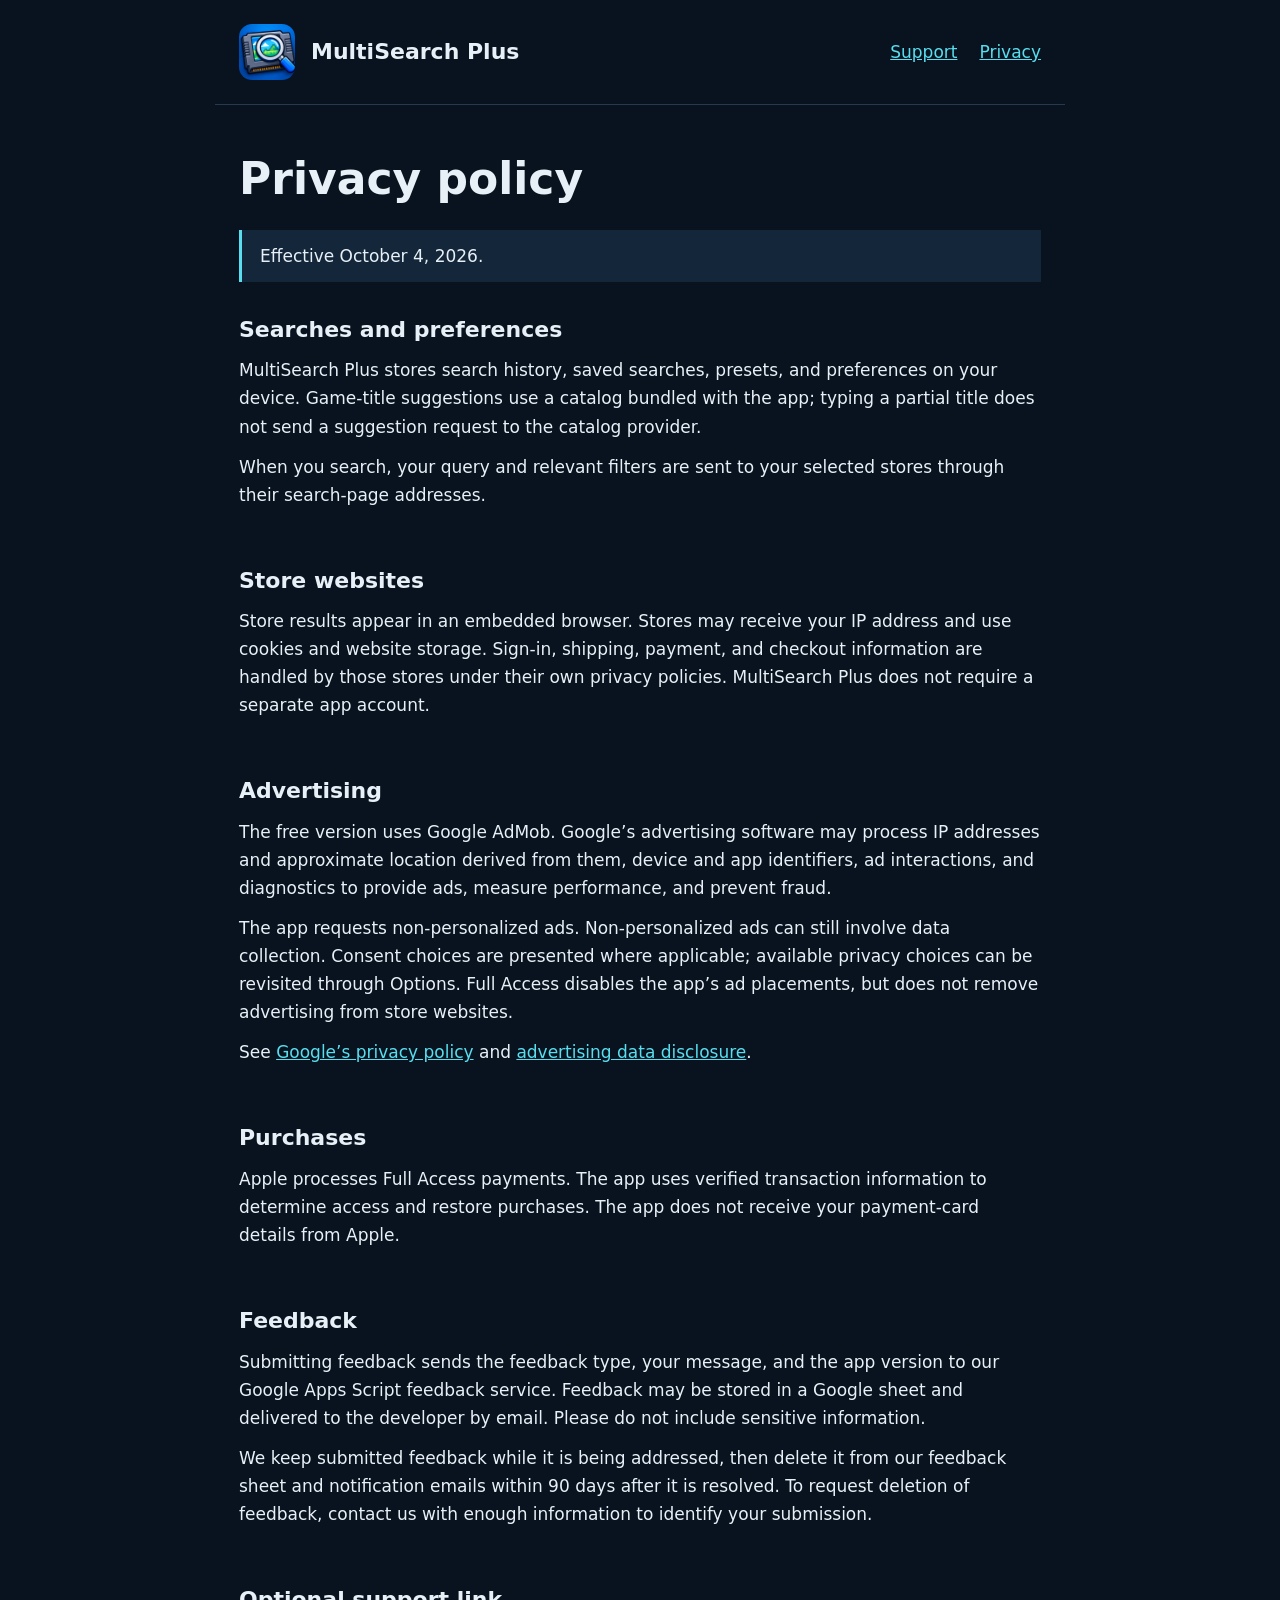
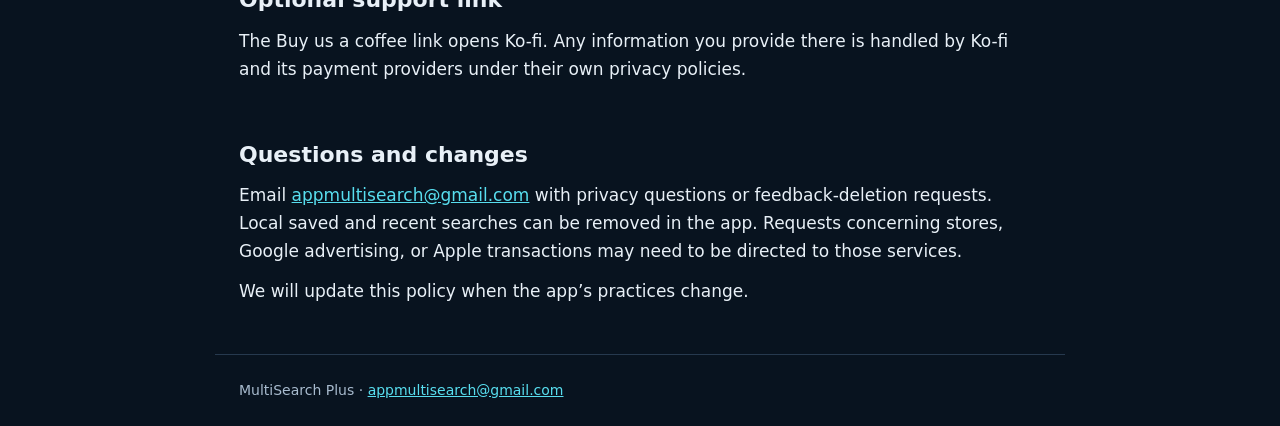
==== privacy.html @ 24b227fd "Publish MultiSearch Plus support and privacy pages" ====
<!doctype html><html lang="en"><head><meta charset="utf-8"><meta name="viewport" content="width=device-width,initial-scale=1"><title>Privacy policy | MultiSearch Plus</title><meta name="description" content="Support and privacy information for MultiSearch Plus."><link rel="icon" href="icon.png"><link rel="stylesheet" href="style.css"></head><body><header><img src="icon.png" alt="MultiSearch Plus cartridge and magnifying glass logo"><strong>MultiSearch Plus</strong><nav aria-label="Main navigation"><a href="index.html">Support</a><a href="privacy.html">Privacy</a></nav></header><main><h1>Privacy policy</h1><p class="notice">Effective October 4, 2026.</p><section><h2>Searches and preferences</h2><p>MultiSearch Plus stores search history, saved searches, presets, and preferences on your device. Game-title suggestions use a catalog bundled with the app; typing a partial title does not send a suggestion request to the catalog provider.</p><p>When you search, your query and relevant filters are sent to your selected stores through their search-page addresses.</p></section><section><h2>Store websites</h2><p>Store results appear in an embedded browser. Stores may receive your IP address and use cookies and website storage. Sign-in, shipping, payment, and checkout information are handled by those stores under their own privacy policies. MultiSearch Plus does not require a separate app account.</p></section><section><h2>Advertising</h2><p>The free version uses Google AdMob. Google’s advertising software may process IP addresses and approximate location derived from them, device and app identifiers, ad interactions, and diagnostics to provide ads, measure performance, and prevent fraud.</p><p>The app requests non-personalized ads. Non-personalized ads can still involve data collection. Consent choices are presented where applicable; available privacy choices can be revisited through Options. Full Access disables the app’s ad placements, but does not remove advertising from store websites.</p><p>See <a href="https://policies.google.com/privacy">Google’s privacy policy</a> and <a href="https://developers.google.com/admob/ios/privacy/data-disclosure">advertising data disclosure</a>.</p></section><section><h2>Purchases</h2><p>Apple processes Full Access payments. The app uses verified transaction information to determine access and restore purchases. The app does not receive your payment-card details from Apple.</p></section><section><h2>Feedback</h2><p>Submitting feedback sends the feedback type, your message, and the app version to our Google Apps Script feedback service. Feedback may be stored in a Google sheet and delivered to the developer by email. Please do not include sensitive information.</p><p>We keep submitted feedback while it is being addressed, then delete it from our feedback sheet and notification emails within 90 days after it is resolved. To request deletion of feedback, contact us with enough information to identify your submission.</p></section><section><h2>Optional support link</h2><p>The Buy us a coffee link opens Ko-fi. Any information you provide there is handled by Ko-fi and its payment providers under their own privacy policies.</p></section><section><h2>Questions and changes</h2><p>Email <a href="mailto:appmultisearch@gmail.com">appmultisearch@gmail.com</a> with privacy questions or feedback-deletion requests. Local saved and recent searches can be removed in the app. Requests concerning stores, Google advertising, or Apple transactions may need to be directed to those services.</p><p>We will update this policy when the app’s practices change.</p></section></main><footer>MultiSearch Plus · <a href="mailto:appmultisearch@gmail.com">appmultisearch@gmail.com</a></footer></body></html>
---- style.css ----
*{box-sizing:border-box}body{margin:0;background:#08131f;color:#e8f0f7;font:17px/1.65 system-ui,sans-serif}a{color:#58deef}a:hover{color:white}header,main,footer{max-width:850px;margin:auto;padding:24px}header{display:flex;align-items:center;gap:16px;border-bottom:1px solid #26394e}header img{width:56px;height:56px;border-radius:13px}header strong{font-size:22px}nav{margin-left:auto;display:flex;gap:22px}h1{font-size:clamp(30px,5vw,44px);line-height:1.2;margin:24px 0}h2{font-size:22px;line-height:1.3;margin:34px 0 12px}p{margin:12px 0}section{padding-bottom:12px}footer{border-top:1px solid #26394e;color:#a8bbce;font-size:14px}.contact{display:inline-block;padding:12px 18px;border:1px solid #58deef;border-radius:12px;text-decoration:none;margin:12px 0}.notice{background:#14263a;border-left:3px solid #58deef;padding:12px 18px}@media(max-width:500px){header{flex-wrap:wrap}nav{margin-left:0;width:100%}header,main,footer{padding:20px}}
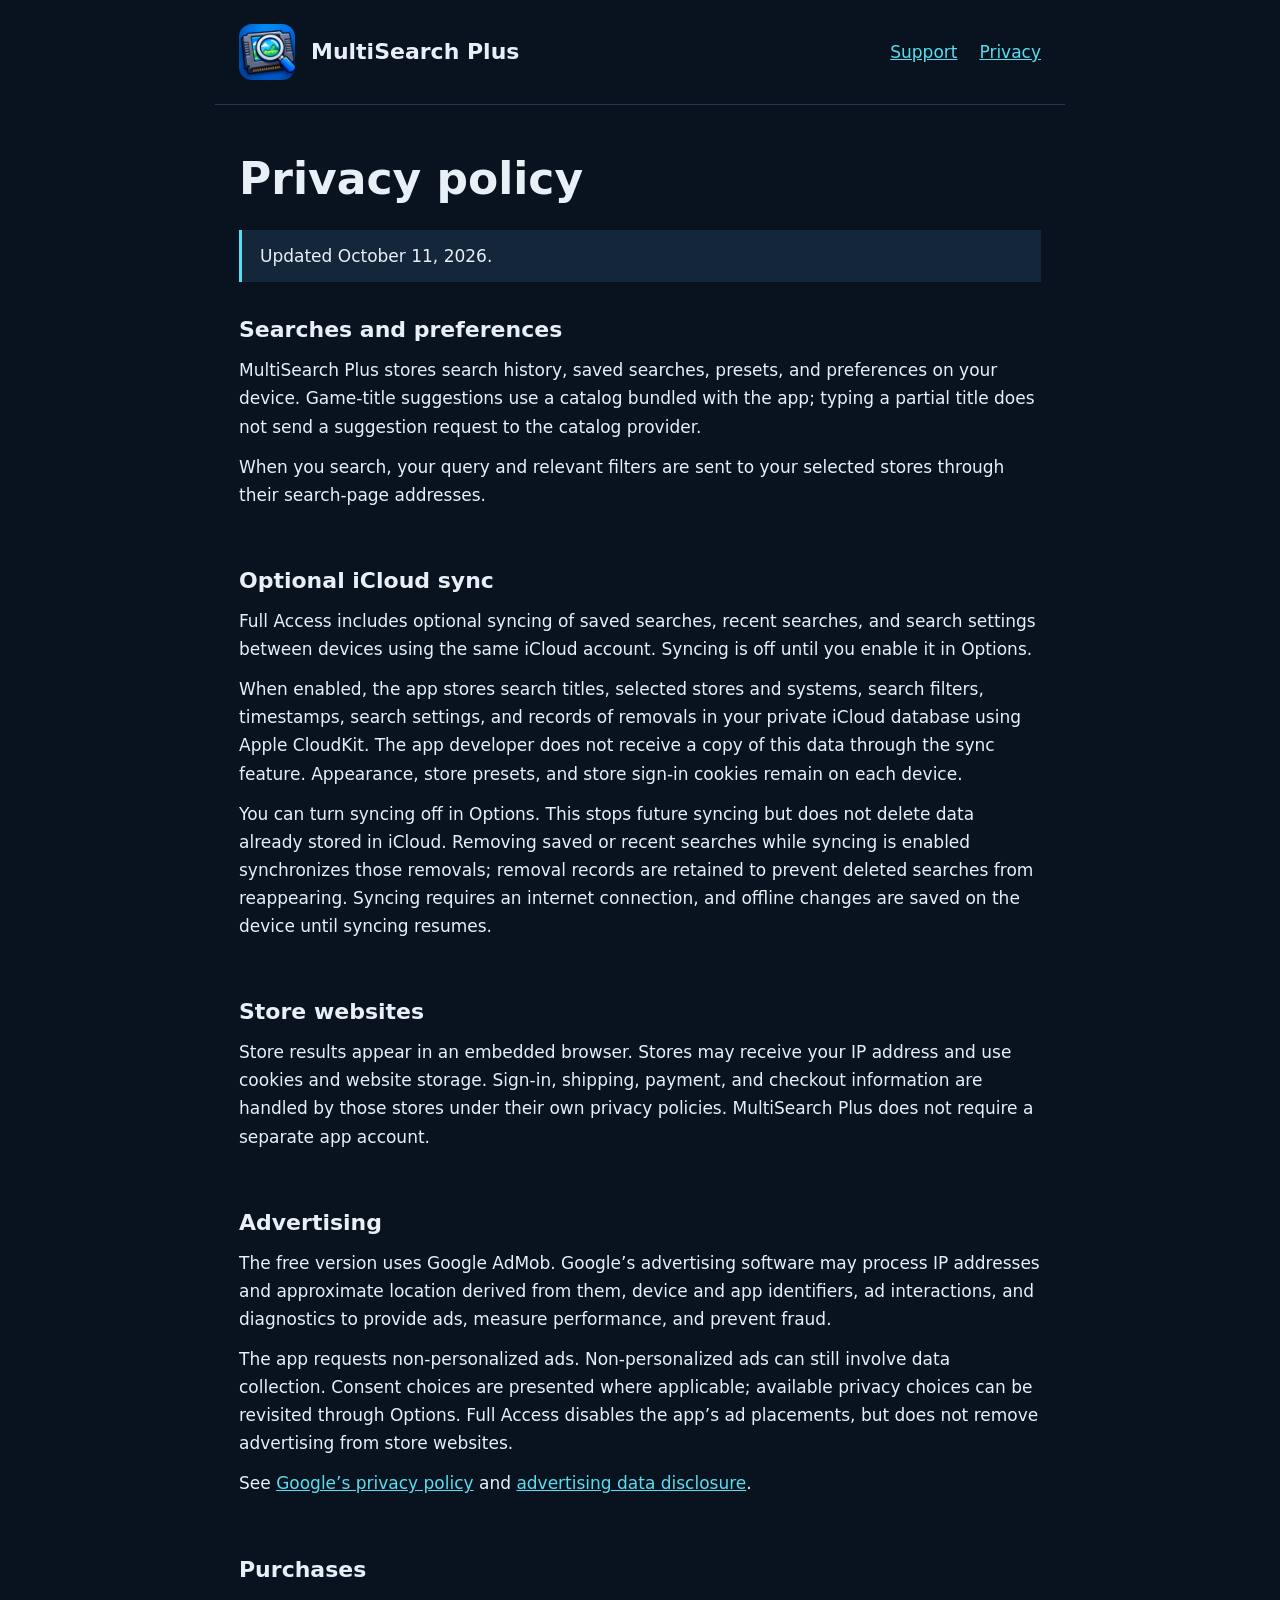
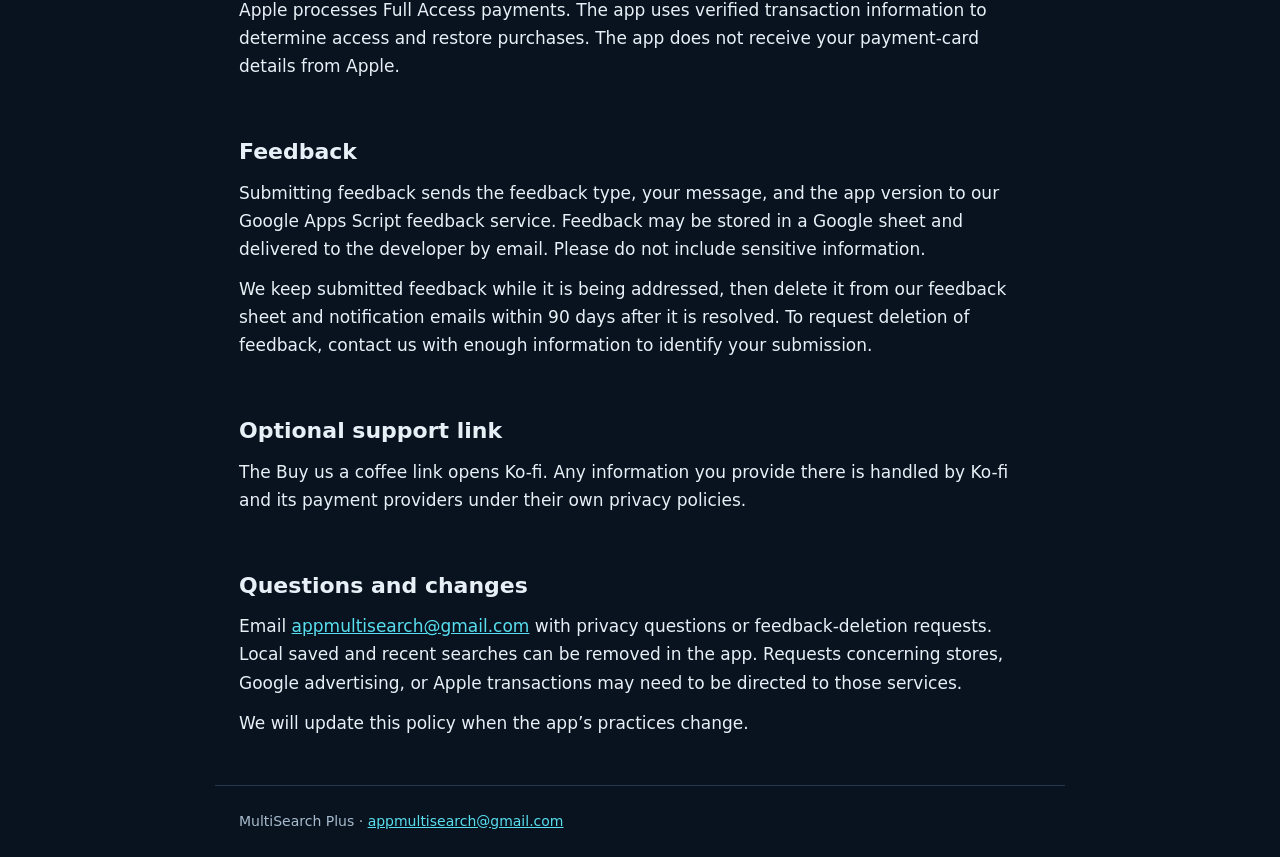
==== commit bfd208ec: "Explain optional private iCloud sync and search removal behavior" ====
--- a/privacy.html
+++ b/privacy.html
@@ -1 +1 @@
-<!doctype html><html lang="en"><head><meta charset="utf-8"><meta name="viewport" content="width=device-width,initial-scale=1"><title>Privacy policy | MultiSearch Plus</title><meta name="description" content="Support and privacy information for MultiSearch Plus."><link rel="icon" href="icon.png"><link rel="stylesheet" href="style.css"></head><body><header><img src="icon.png" alt="MultiSearch Plus cartridge and magnifying glass logo"><strong>MultiSearch Plus</strong><nav aria-label="Main navigation"><a href="index.html">Support</a><a href="privacy.html">Privacy</a></nav></header><main><h1>Privacy policy</h1><p class="notice">Effective October 4, 2026.</p><section><h2>Searches and preferences</h2><p>MultiSearch Plus stores search history, saved searches, presets, and preferences on your device. Game-title suggestions use a catalog bundled with the app; typing a partial title does not send a suggestion request to the catalog provider.</p><p>When you search, your query and relevant filters are sent to your selected stores through their search-page addresses.</p></section><section><h2>Store websites</h2><p>Store results appear in an embedded browser. Stores may receive your IP address and use cookies and website storage. Sign-in, shipping, payment, and checkout information are handled by those stores under their own privacy policies. MultiSearch Plus does not require a separate app account.</p></section><section><h2>Advertising</h2><p>The free version uses Google AdMob. Google’s advertising software may process IP addresses and approximate location derived from them, device and app identifiers, ad interactions, and diagnostics to provide ads, measure performance, and prevent fraud.</p><p>The app requests non-personalized ads. Non-personalized ads can still involve data collection. Consent choices are presented where applicable; available privacy choices can be revisited through Options. Full Access disables the app’s ad placements, but does not remove advertising from store websites.</p><p>See <a href="https://policies.google.com/privacy">Google’s privacy policy</a> and <a href="https://developers.google.com/admob/ios/privacy/data-disclosure">advertising data disclosure</a>.</p></section><section><h2>Purchases</h2><p>Apple processes Full Access payments. The app uses verified transaction information to determine access and restore purchases. The app does not receive your payment-card details from Apple.</p></section><section><h2>Feedback</h2><p>Submitting feedback sends the feedback type, your message, and the app version to our Google Apps Script feedback service. Feedback may be stored in a Google sheet and delivered to the developer by email. Please do not include sensitive information.</p><p>We keep submitted feedback while it is being addressed, then delete it from our feedback sheet and notification emails within 90 days after it is resolved. To request deletion of feedback, contact us with enough information to identify your submission.</p></section><section><h2>Optional support link</h2><p>The Buy us a coffee link opens Ko-fi. Any information you provide there is handled by Ko-fi and its payment providers under their own privacy policies.</p></section><section><h2>Questions and changes</h2><p>Email <a href="mailto:appmultisearch@gmail.com">appmultisearch@gmail.com</a> with privacy questions or feedback-deletion requests. Local saved and recent searches can be removed in the app. Requests concerning stores, Google advertising, or Apple transactions may need to be directed to those services.</p><p>We will update this policy when the app’s practices change.</p></section></main><footer>MultiSearch Plus · <a href="mailto:appmultisearch@gmail.com">appmultisearch@gmail.com</a></footer></body></html>+<!doctype html><html lang="en"><head><meta charset="utf-8"><meta name="viewport" content="width=device-width,initial-scale=1"><title>Privacy policy | MultiSearch Plus</title><meta name="description" content="Support and privacy information for MultiSearch Plus."><link rel="icon" href="icon.png"><link rel="stylesheet" href="style.css"></head><body><header><img src="icon.png" alt="MultiSearch Plus cartridge and magnifying glass logo"><strong>MultiSearch Plus</strong><nav aria-label="Main navigation"><a href="index.html">Support</a><a href="privacy.html">Privacy</a></nav></header><main><h1>Privacy policy</h1><p class="notice">Updated October 11, 2026.</p><section><h2>Searches and preferences</h2><p>MultiSearch Plus stores search history, saved searches, presets, and preferences on your device. Game-title suggestions use a catalog bundled with the app; typing a partial title does not send a suggestion request to the catalog provider.</p><p>When you search, your query and relevant filters are sent to your selected stores through their search-page addresses.</p></section><section><h2>Optional iCloud sync</h2><p>Full Access includes optional syncing of saved searches, recent searches, and search settings between devices using the same iCloud account. Syncing is off until you enable it in Options.</p><p>When enabled, the app stores search titles, selected stores and systems, search filters, timestamps, search settings, and records of removals in your private iCloud database using Apple CloudKit. The app developer does not receive a copy of this data through the sync feature. Appearance, store presets, and store sign-in cookies remain on each device.</p><p>You can turn syncing off in Options. This stops future syncing but does not delete data already stored in iCloud. Removing saved or recent searches while syncing is enabled synchronizes those removals; removal records are retained to prevent deleted searches from reappearing. Syncing requires an internet connection, and offline changes are saved on the device until syncing resumes.</p></section><section><h2>Store websites</h2><p>Store results appear in an embedded browser. Stores may receive your IP address and use cookies and website storage. Sign-in, shipping, payment, and checkout information are handled by those stores under their own privacy policies. MultiSearch Plus does not require a separate app account.</p></section><section><h2>Advertising</h2><p>The free version uses Google AdMob. Google’s advertising software may process IP addresses and approximate location derived from them, device and app identifiers, ad interactions, and diagnostics to provide ads, measure performance, and prevent fraud.</p><p>The app requests non-personalized ads. Non-personalized ads can still involve data collection. Consent choices are presented where applicable; available privacy choices can be revisited through Options. Full Access disables the app’s ad placements, but does not remove advertising from store websites.</p><p>See <a href="https://policies.google.com/privacy">Google’s privacy policy</a> and <a href="https://developers.google.com/admob/ios/privacy/data-disclosure">advertising data disclosure</a>.</p></section><section><h2>Purchases</h2><p>Apple processes Full Access payments. The app uses verified transaction information to determine access and restore purchases. The app does not receive your payment-card details from Apple.</p></section><section><h2>Feedback</h2><p>Submitting feedback sends the feedback type, your message, and the app version to our Google Apps Script feedback service. Feedback may be stored in a Google sheet and delivered to the developer by email. Please do not include sensitive information.</p><p>We keep submitted feedback while it is being addressed, then delete it from our feedback sheet and notification emails within 90 days after it is resolved. To request deletion of feedback, contact us with enough information to identify your submission.</p></section><section><h2>Optional support link</h2><p>The Buy us a coffee link opens Ko-fi. Any information you provide there is handled by Ko-fi and its payment providers under their own privacy policies.</p></section><section><h2>Questions and changes</h2><p>Email <a href="mailto:appmultisearch@gmail.com">appmultisearch@gmail.com</a> with privacy questions or feedback-deletion requests. Local saved and recent searches can be removed in the app. Requests concerning stores, Google advertising, or Apple transactions may need to be directed to those services.</p><p>We will update this policy when the app’s practices change.</p></section></main><footer>MultiSearch Plus · <a href="mailto:appmultisearch@gmail.com">appmultisearch@gmail.com</a></footer></body></html>
